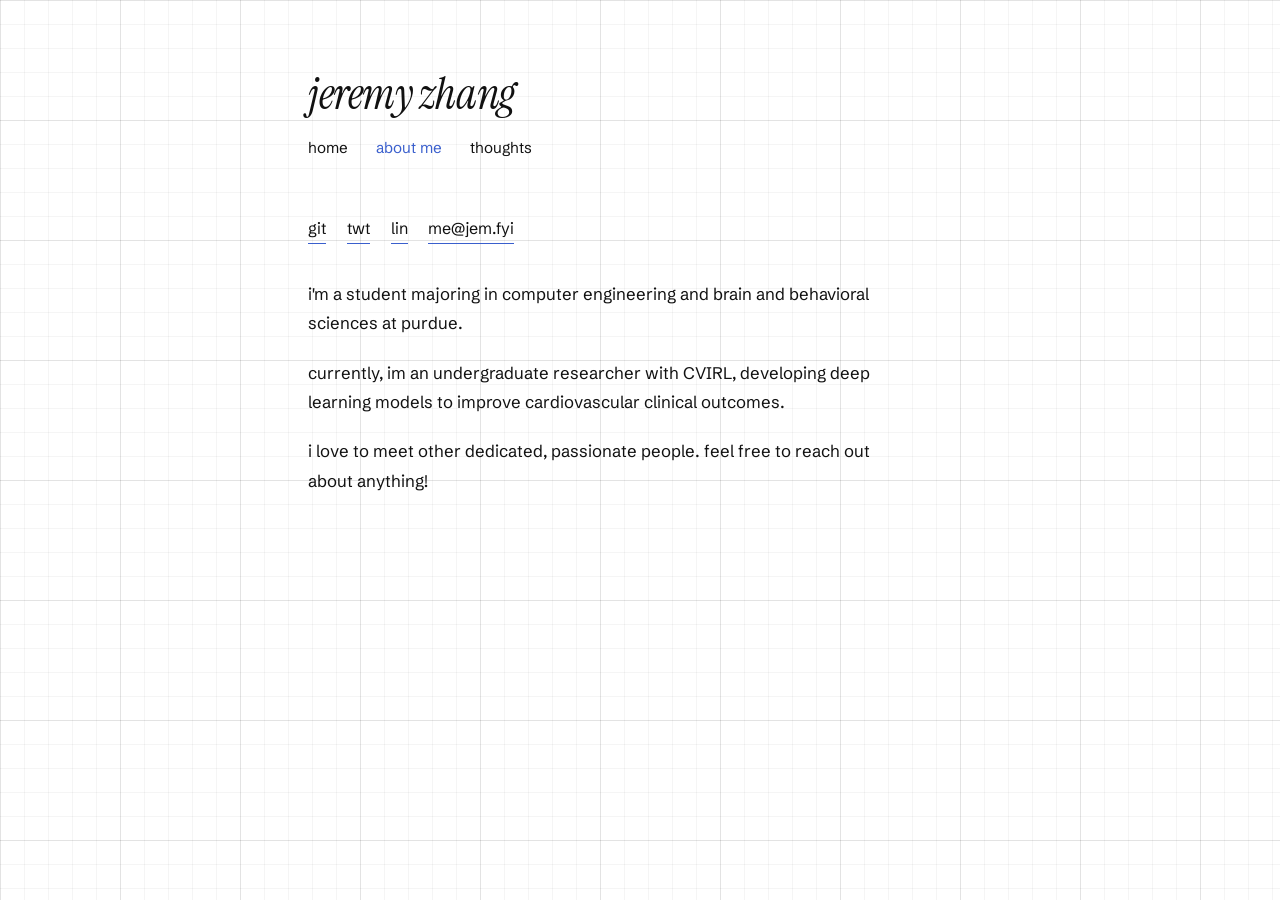
==== about.html @ 563bb637 "version 1.0" ====
<!DOCTYPE html>
<html lang="en">
<head>
  <meta charset="UTF-8" />
  <meta name="viewport" content="width=device-width, initial-scale=1.0" />
  <title>about — jeremy zhang</title>
  <link rel="preconnect" href="https://fonts.googleapis.com">
  <link rel="preconnect" href="https://fonts.gstatic.com" crossorigin>
  <link href="https://fonts.googleapis.com/css2?family=Instrument+Serif:ital@0;1&family=Schibsted+Grotesk:wght@400;500;700&display=swap" rel="stylesheet">
  <link rel="stylesheet" href="styles.css" />
</head>
<body>
  <main class="container">

    <header class="site-header">
      <h1 class="site-name">jeremy zhang</h1>
      <nav class="nav">
        <a href="index.html">home</a>
        <a href="about.html" class="active">about me</a>
        <a href="blog.html">thoughts</a>
      </nav>
    </header>

    <!-- ============================================================
         CONTACTS — edit the URLs and the email below.
         ============================================================ -->
    <p class="about-contacts">
      <a href="https://github.com/jmzhng">git</a>
      <span class="sep"> </span>
      <a href="https://x.com/jemzhng">twt</a>
      <span class="sep"> </span>
      <a href="https://www.linkedin.com/in/zhang-jeremy">lin</a>
      <span class="sep"> </span>
      <a href="mailto:me@jem.fyi">me@jem.fyi</a>
    </p>

    <!-- ============================================================
         ABOUT — edit the long-form bio below. One <p>...</p> per
         paragraph. Add or remove freely.
         ============================================================ -->
    <div class="about-body">
      <p>
        i'm a student majoring in computer engineering and brain and behavioral
        sciences at purdue.
      </p>
      <p>
        currently, im an undergraduate researcher with CVIRL, developing deep learning
        models to improve cardiovascular clinical outcomes.
      </p>
      <p>
        i love to meet other dedicated, passionate people. feel free to reach out about
        anything!
      </p>
    </div>

  </main>
</body>
</html>
---- styles.css ----
/* ============================================================
   Edit these variables to retheme the whole site.
   ============================================================ */
:root {
  --accent: #3a5fcd;          /* bluish accent — selection, links, post titles */
  --accent-soft: #6a85d9;
  --text: #111111;
  --text-soft: #6b6b6b;
  --bg: #ffffff;
  --grid-minor: rgba(0, 0, 0, 0.04);
  --grid-major: rgba(0, 0, 0, 0.075);
  --rule: rgba(0, 0, 0, 0.12);
}

* { box-sizing: border-box; margin: 0; padding: 0; }

html { -webkit-font-smoothing: antialiased; -moz-osx-font-smoothing: grayscale; }

::selection { background: var(--accent); color: #fff; }

body {
  font-family: 'Schibsted Grotesk', -apple-system, BlinkMacSystemFont, 'Segoe UI', sans-serif;
  color: var(--text);
  background-color: var(--bg);
  /* Graph paper: 24px minor grid + 120px major grid, fixed-attached. */
  background-image:
    linear-gradient(to right,  var(--grid-minor) 1px, transparent 1px),
    linear-gradient(to bottom, var(--grid-minor) 1px, transparent 1px),
    linear-gradient(to right,  var(--grid-major) 1px, transparent 1px),
    linear-gradient(to bottom, var(--grid-major) 1px, transparent 1px);
  background-size: 24px 24px, 24px 24px, 120px 120px, 120px 120px;
  background-attachment: fixed;
  min-height: 100vh;
  font-size: 16px;
  line-height: 1.6;
}

.container {
  max-width: 720px;
  margin: 0 auto;
  padding: 4.5rem 1.75rem 6rem;
}

/* ---------- Header ---------- */
.site-header { margin-bottom: 3.5rem; }

.site-name {
  font-family: 'Instrument Serif', Georgia, serif;
  font-style: italic;
  font-weight: 400;
  font-size: 2.75rem;
  letter-spacing: -0.01em;
  line-height: 1;
  margin-bottom: 1.25rem;
}

.nav { display: flex; gap: 1.75rem; }

.nav a {
  color: var(--text);
  text-decoration: none;
  font-size: 0.95rem;
  transition: color 0.15s ease;
}
.nav a:hover,
.nav a.active { color: var(--accent); }

/* ---------- Generic links ---------- */
a { color: var(--accent); text-decoration: none; }
a:hover { text-decoration: underline; }

/* ---------- Home: blurb ---------- */
.blurb {
  font-size: 1.05rem;
  line-height: 1.7;
  max-width: 56ch;
  margin-bottom: 0.75rem;
}

.more-link {
  display: inline-block;
  font-family: 'Instrument Serif', Georgia, serif;
  font-style: italic;
  font-size: 1.35rem;
  color: var(--accent);
  margin-top: 0.5rem;
  letter-spacing: -0.01em;
}
.more-link:hover { text-decoration: none; opacity: 0.75; }

/* ---------- Home: time block ---------- */
.times {
  margin: 3rem 0 3.5rem;
  font-family: 'Schibsted Grotesk', -apple-system, BlinkMacSystemFont, 'Segoe UI', sans-serif;
  font-size: 1.1rem;
  line-height: 1.95;
  color: var(--text-soft);
}
.time-row a {
  color: var(--text-soft);
  text-decoration: none;
  border-bottom: 1px dotted rgba(0,0,0,0.25);
}
.time-row a:hover {
  color: var(--accent);
  border-bottom-color: var(--accent);
}
.time-row .clock {
  color: var(--text);
  font-variant-numeric: tabular-nums;
}

/* ---------- Section labels ---------- */
.section-label {
  font-family: 'Schibsted Grotesk', sans-serif;
  font-size: 0.78rem;
  text-transform: uppercase;
  letter-spacing: 0.12em;
  color: var(--text-soft);
  margin-bottom: 1.25rem;
  margin-top: 3rem;
}

/* ---------- Latest-posts list (home page) ---------- */
.posts-list {
  list-style: none;
  display: flex;
  flex-direction: column;
  gap: 0.7rem;
}
.posts-list li {
  display: grid;
  grid-template-columns: 8.5rem 1fr;
  column-gap: 1.5rem;
  align-items: baseline;
}
.posts-list .date {
  font-family: 'Instrument Serif', Georgia, serif;
  font-style: italic;
  color: var(--text-soft);
  font-size: 1.02rem;
  white-space: nowrap;
}
.posts-list .title {
  color: var(--accent);
  font-size: 1rem;
  text-decoration: none;
}
.posts-list .title:hover { text-decoration: underline; }
.posts-list .empty {
  font-family: 'Instrument Serif', Georgia, serif;
  font-style: italic;
  color: var(--text-soft);
  grid-column: 1 / -1;
}

/* ---------- About page ---------- */
.about-contacts {
  margin-bottom: 2.25rem;
  font-size: 1rem;
  color: var(--text-soft);
  display: flex;
  flex-wrap: wrap;
  align-items: center;
}
.about-contacts a {
  color: var(--text);
  text-decoration: none;
  border-bottom: 1.5px solid var(--accent);
  padding-bottom: 1px;
}
.about-contacts a:hover { color: var(--accent); }
.about-contacts .sep {
  margin: 0 0.65rem;
  color: rgba(0,0,0,0.25);
  user-select: none;
}

.about-body p {
  margin-bottom: 1.25rem;
  font-size: 1.05rem;
  line-height: 1.75;
  max-width: 60ch;
}

/* ---------- Thoughts archive ---------- */
.archive-title {
  font-size: 2.5rem;
  font-weight: 700;
  margin-bottom: 1.5rem;
  letter-spacing: -0.02em;
  line-height: 1.05;
}

.year-label {
  font-size: 0.95rem;
  font-weight: 700;
  color: rgba(0,0,0,0.32);
  margin-top: 2.75rem;
  margin-bottom: 1.1rem;
}
.year-label:first-of-type { margin-top: 0.5rem; }

.archive-list {
  list-style: none;
  display: flex;
  flex-direction: column;
  gap: 0.95rem;
}
.archive-list a {
  color: var(--text);
  font-weight: 700;
  font-size: 1.15rem;
  text-decoration: none;
  transition: color 0.15s ease;
}
.archive-list a:hover { color: var(--accent); }

.empty-state {
  font-family: 'Instrument Serif', Georgia, serif;
  font-style: italic;
  color: var(--text-soft);
  font-size: 1.05rem;
}

/* ---------- Single post page ---------- */
.post { max-width: 65ch; }

.post-title {
  font-size: 2.2rem;
  font-weight: 700;
  letter-spacing: -0.02em;
  line-height: 1.15;
  margin-bottom: 0.6rem;
}
.post-meta {
  font-family: 'Instrument Serif', Georgia, serif;
  font-style: italic;
  color: var(--text-soft);
  font-size: 1.02rem;
  margin-bottom: 2.25rem;
}
.post-body { font-size: 1.05rem; line-height: 1.75; }
.post-body p { margin-bottom: 1.2rem; }
.post-body h3 {
  font-size: 1.3rem;
  font-weight: 700;
  letter-spacing: -0.01em;
  margin-top: 2rem;
  margin-bottom: 0.75rem;
}
.post-body h4 {
  font-size: 1.08rem;
  font-weight: 700;
  margin-top: 1.5rem;
  margin-bottom: 0.5rem;
}
.post-body a { color: var(--accent); text-decoration: underline; text-decoration-thickness: 1px; text-underline-offset: 3px; }
.post-body ul, .post-body ol { margin: 0 0 1.2rem 1.4rem; }
.post-body li { margin-bottom: 0.35rem; }
.post-body blockquote {
  border-left: 3px solid var(--accent);
  padding: 0.2rem 0 0.2rem 1.05rem;
  margin: 1.4rem 0;
  font-family: 'Instrument Serif', Georgia, serif;
  font-style: italic;
  font-size: 1.1rem;
  color: var(--text-soft);
}
.post-body code {
  font-family: ui-monospace, 'SF Mono', Menlo, Consolas, monospace;
  font-size: 0.92em;
  background: rgba(58, 95, 205, 0.08);
  padding: 0.12em 0.35em;
  border-radius: 3px;
}
.post-body pre {
  font-family: ui-monospace, 'SF Mono', Menlo, Consolas, monospace;
  font-size: 0.88rem;
  background: rgba(0, 0, 0, 0.04);
  padding: 1rem 1.1rem;
  border-radius: 4px;
  overflow-x: auto;
  margin: 1.3rem 0;
  line-height: 1.55;
}
.post-body pre code { background: none; padding: 0; }
.post-body img { max-width: 100%; height: auto; display: block; margin: 1.4rem 0; border-radius: 4px; }
.post-body hr { border: none; border-top: 1px solid var(--rule); margin: 2.25rem 0; }

/* ---------- Responsive ---------- */
@media (max-width: 540px) {
  .container { padding: 3rem 1.25rem 5rem; }
  .site-name { font-size: 2.25rem; }
  .archive-title { font-size: 2rem; }
  .post-title { font-size: 1.75rem; }
  .posts-list li {
    grid-template-columns: 6.5rem 1fr;
    column-gap: 1rem;
  }
  .posts-list .date { font-size: 0.95rem; }
}
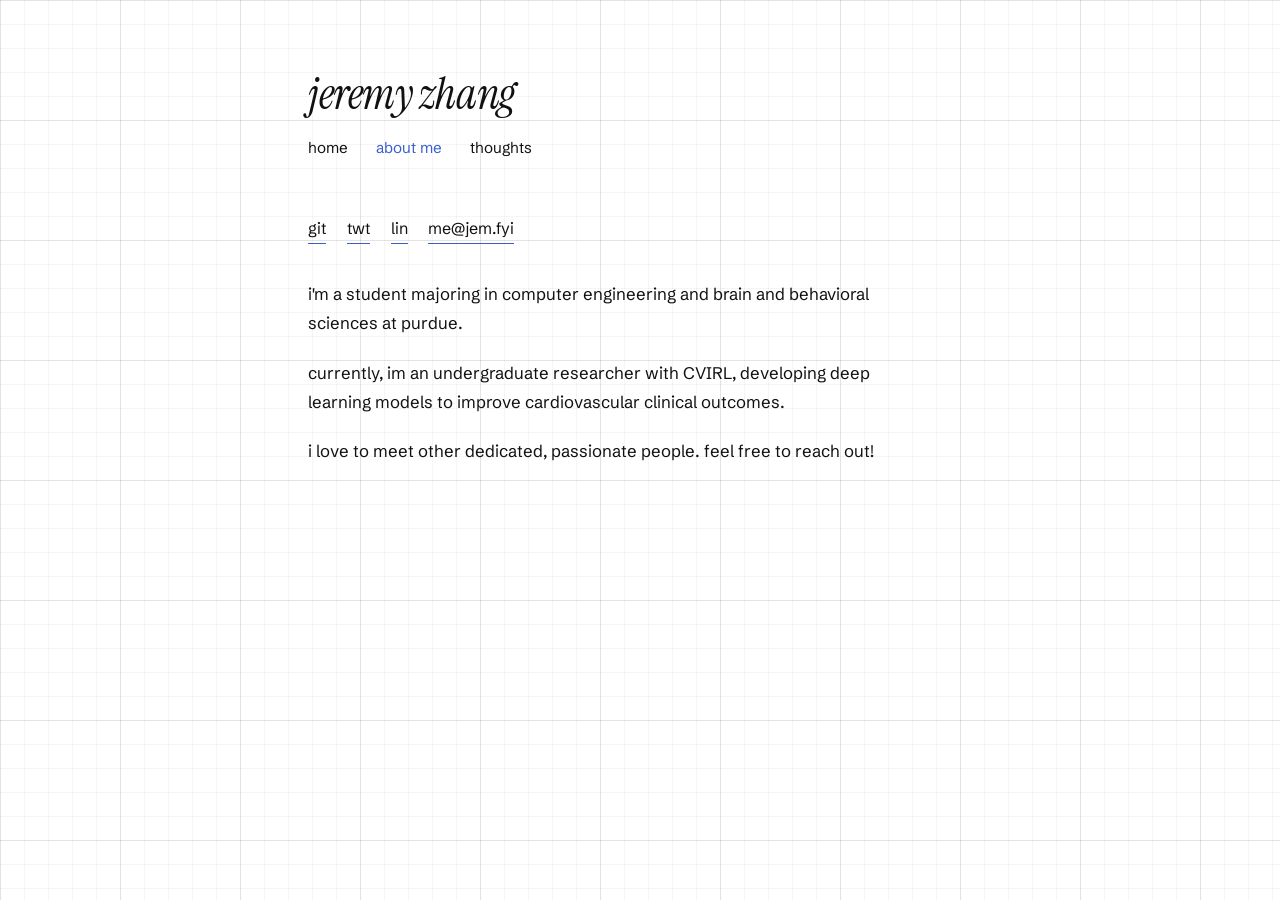
==== commit 3465dab5: "small changes" ====
--- a/about.html
+++ b/about.html
@@ -48,8 +48,7 @@
         models to improve cardiovascular clinical outcomes.
       </p>
       <p>
-        i love to meet other dedicated, passionate people. feel free to reach out about
-        anything!
+        i love to meet other dedicated, passionate people. feel free to reach out!
       </p>
     </div>
 
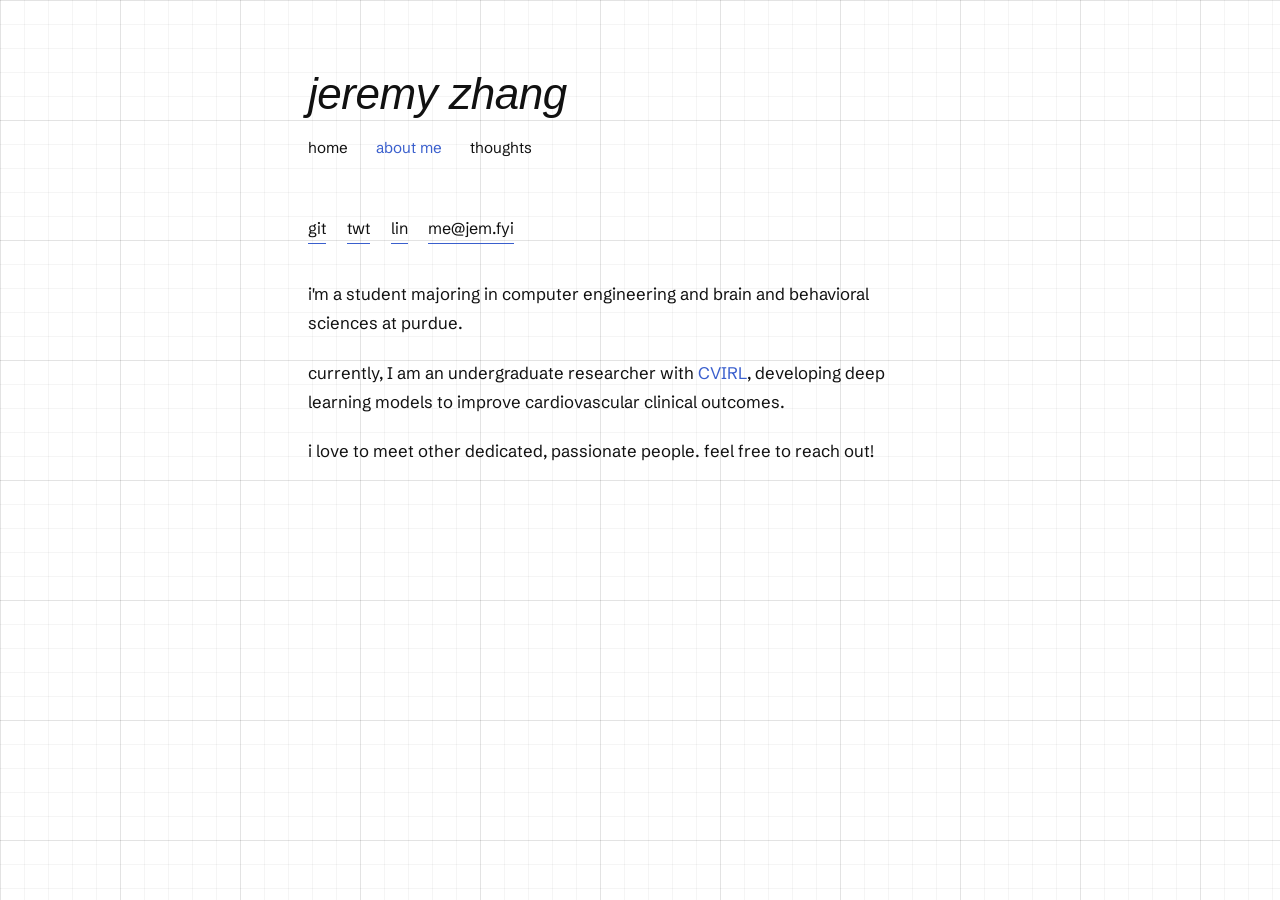
==== commit 62158126: "new" ====
--- a/about.html
+++ b/about.html
@@ -44,8 +44,9 @@
         sciences at purdue.
       </p>
       <p>
-        currently, im an undergraduate researcher with CVIRL, developing deep learning
-        models to improve cardiovascular clinical outcomes.
+        currently, I am an undergraduate researcher with 
+        <a href="https://engineering.purdue.edu/cvirl" target="_blank">CVIRL</a>, 
+        developing deep learning models to improve cardiovascular clinical outcomes.
       </p>
       <p>
         i love to meet other dedicated, passionate people. feel free to reach out!
--- a/styles.css
+++ b/styles.css
@@ -45,7 +45,7 @@
 .site-header { margin-bottom: 3.5rem; }
 
 .site-name {
-  font-family: 'Instrument Serif', Georgia, serif;
+  font-family: 'Schibsted Grotesk', sans-serif;
   font-style: italic;
   font-weight: 400;
   font-size: 2.75rem;
@@ -79,7 +79,7 @@
 
 .more-link {
   display: inline-block;
-  font-family: 'Instrument Serif', Georgia, serif;
+  font-family: 'Schibsted Grotesk', sans-serif;
   font-style: italic;
   font-size: 1.35rem;
   color: var(--accent);
@@ -91,7 +91,7 @@
 /* ---------- Home: time block ---------- */
 .times {
   margin: 3rem 0 3.5rem;
-  font-family: 'Schibsted Grotesk', -apple-system, BlinkMacSystemFont, 'Segoe UI', sans-serif;
+  font-family: 'Schibsted Grotesk', sans-serif;
   font-size: 1.1rem;
   line-height: 1.95;
   color: var(--text-soft);
@@ -135,8 +135,7 @@
   align-items: baseline;
 }
 .posts-list .date {
-  font-family: 'Instrument Serif', Georgia, serif;
-  font-style: italic;
+  font-family: 'Schibsted Grotesk', sans-serif;
   color: var(--text-soft);
   font-size: 1.02rem;
   white-space: nowrap;
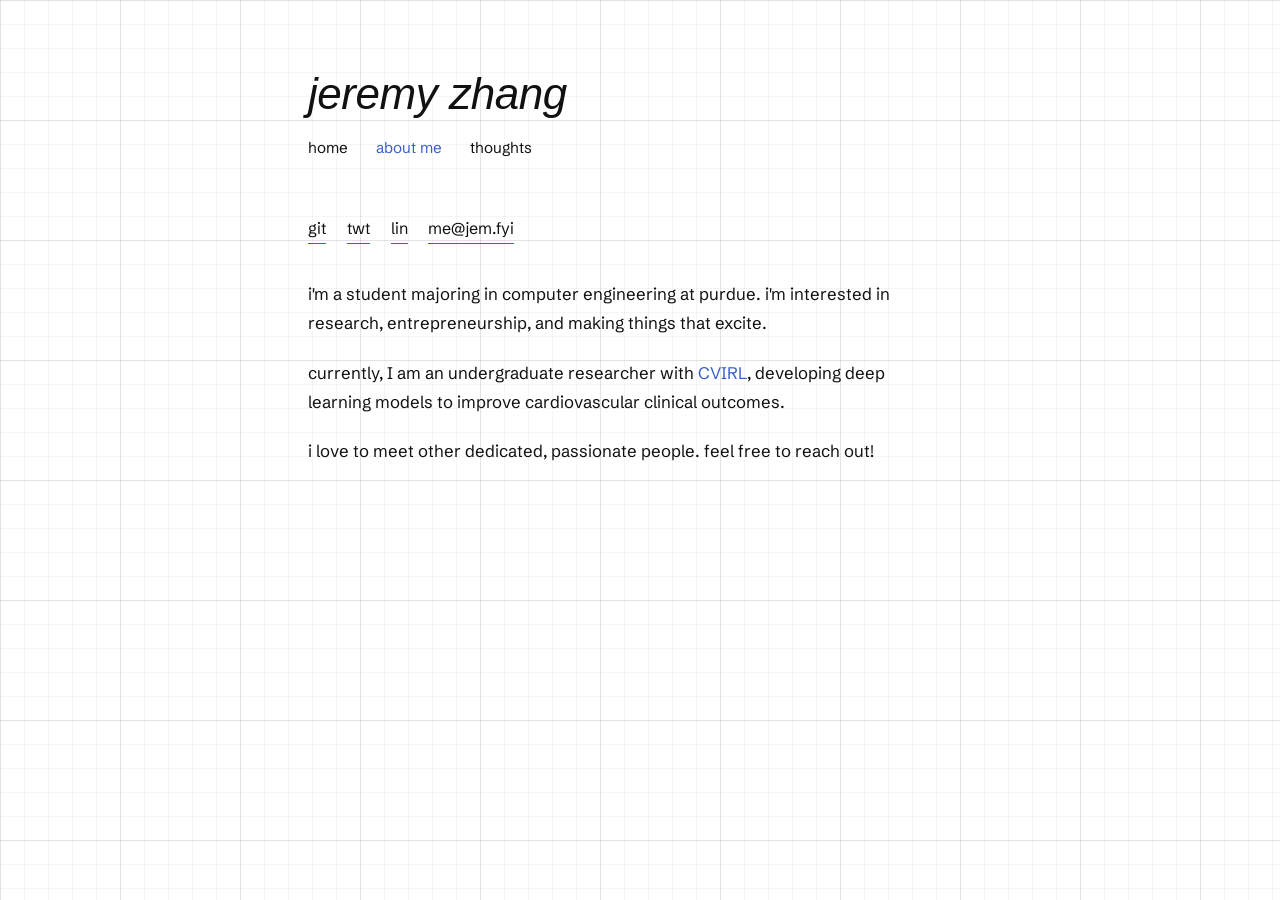
==== commit c1c1e4a7: "remove bbs" ====
--- a/about.html
+++ b/about.html
@@ -40,8 +40,8 @@
          ============================================================ -->
     <div class="about-body">
       <p>
-        i'm a student majoring in computer engineering and brain and behavioral
-        sciences at purdue.
+        i'm a student majoring in computer engineering at purdue. i'm interested in research, entrepreneurship,
+        and making things that excite.
       </p>
       <p>
         currently, I am an undergraduate researcher with 
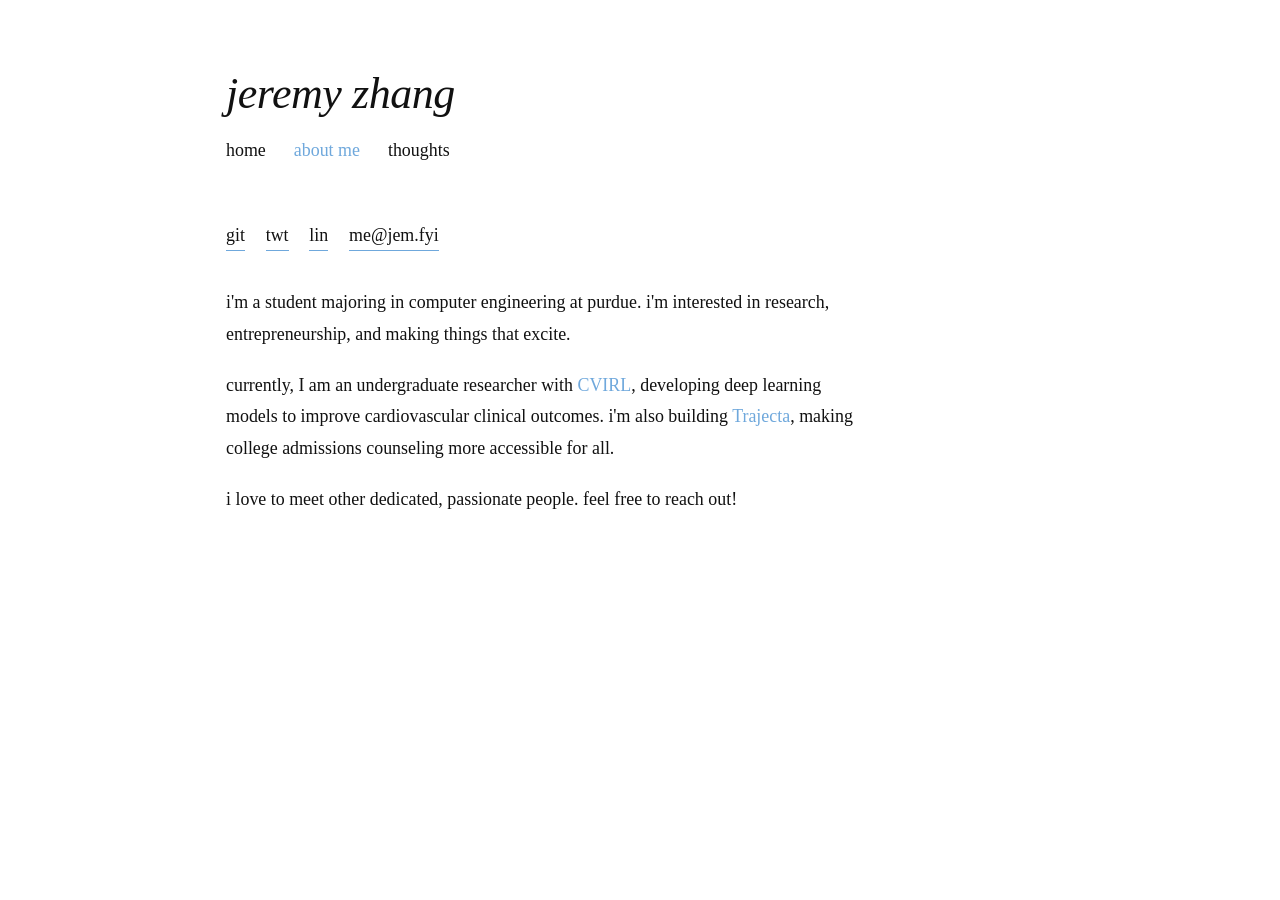
==== commit efee64a6: "styling changes" ====
--- a/about.html
+++ b/about.html
@@ -47,6 +47,8 @@
         currently, I am an undergraduate researcher with 
         <a href="https://engineering.purdue.edu/cvirl" target="_blank">CVIRL</a>, 
         developing deep learning models to improve cardiovascular clinical outcomes.
+        i'm also building <a href="https://trajecta.me" target="_blank">Trajecta</a>, 
+        making college admissions counseling more accessible for all.
       </p>
       <p>
         i love to meet other dedicated, passionate people. feel free to reach out!
--- a/styles.css
+++ b/styles.css
@@ -2,14 +2,13 @@
    Edit these variables to retheme the whole site.
    ============================================================ */
 :root {
-  --accent: #3a5fcd;          /* bluish accent — selection, links, post titles */
-  --accent-soft: #6a85d9;
+  --accent: #6fa8dc;          /* light blue highlight — selection, links, post titles */
+  --accent-soft: #9fc5e8;
   --text: #111111;
   --text-soft: #6b6b6b;
   --bg: #ffffff;
-  --grid-minor: rgba(0, 0, 0, 0.04);
-  --grid-major: rgba(0, 0, 0, 0.075);
   --rule: rgba(0, 0, 0, 0.12);
+  --serif: Georgia, "Times New Roman", Times, serif;
 }
 
 * { box-sizing: border-box; margin: 0; padding: 0; }
@@ -19,33 +18,25 @@
 ::selection { background: var(--accent); color: #fff; }
 
 body {
-  font-family: 'Schibsted Grotesk', -apple-system, BlinkMacSystemFont, 'Segoe UI', sans-serif;
+  font-family: var(--serif);
   color: var(--text);
   background-color: var(--bg);
-  /* Graph paper: 24px minor grid + 120px major grid, fixed-attached. */
-  background-image:
-    linear-gradient(to right,  var(--grid-minor) 1px, transparent 1px),
-    linear-gradient(to bottom, var(--grid-minor) 1px, transparent 1px),
-    linear-gradient(to right,  var(--grid-major) 1px, transparent 1px),
-    linear-gradient(to bottom, var(--grid-major) 1px, transparent 1px);
-  background-size: 24px 24px, 24px 24px, 120px 120px, 120px 120px;
-  background-attachment: fixed;
   min-height: 100vh;
-  font-size: 16px;
+  font-size: 18px;
   line-height: 1.6;
 }
 
 .container {
-  max-width: 720px;
+  max-width: 900px;
   margin: 0 auto;
-  padding: 4.5rem 1.75rem 6rem;
+  padding: 4.5rem 2.25rem 6rem;
 }
 
 /* ---------- Header ---------- */
 .site-header { margin-bottom: 3.5rem; }
 
 .site-name {
-  font-family: 'Schibsted Grotesk', sans-serif;
+  font-family: var(--serif);
   font-style: italic;
   font-weight: 400;
   font-size: 2.75rem;
@@ -53,13 +44,21 @@
   line-height: 1;
   margin-bottom: 1.25rem;
 }
+.site-name a {
+  color: var(--text);
+  text-decoration: none;
+}
+.site-name a:hover {
+  color: var(--text);
+  text-decoration: none;
+}
 
 .nav { display: flex; gap: 1.75rem; }
 
 .nav a {
   color: var(--text);
   text-decoration: none;
-  font-size: 0.95rem;
+  font-size: 1.12rem;
   transition: color 0.15s ease;
 }
 .nav a:hover,
@@ -71,48 +70,25 @@
 
 /* ---------- Home: blurb ---------- */
 .blurb {
-  font-size: 1.05rem;
+  font-size: 1.12rem;
   line-height: 1.7;
-  max-width: 56ch;
+  max-width: 72ch;
   margin-bottom: 0.75rem;
 }
 
 .more-link {
-  display: inline-block;
-  font-family: 'Schibsted Grotesk', sans-serif;
+  display: inline;
+  font-family: var(--serif);
   font-style: italic;
   font-size: 1.35rem;
   color: var(--accent);
-  margin-top: 0.5rem;
   letter-spacing: -0.01em;
 }
 .more-link:hover { text-decoration: none; opacity: 0.75; }
-
-/* ---------- Home: time block ---------- */
-.times {
-  margin: 3rem 0 3.5rem;
-  font-family: 'Schibsted Grotesk', sans-serif;
-  font-size: 1.1rem;
-  line-height: 1.95;
-  color: var(--text-soft);
-}
-.time-row a {
-  color: var(--text-soft);
-  text-decoration: none;
-  border-bottom: 1px dotted rgba(0,0,0,0.25);
-}
-.time-row a:hover {
-  color: var(--accent);
-  border-bottom-color: var(--accent);
-}
-.time-row .clock {
-  color: var(--text);
-  font-variant-numeric: tabular-nums;
-}
 
 /* ---------- Section labels ---------- */
 .section-label {
-  font-family: 'Schibsted Grotesk', sans-serif;
+  font-family: var(--serif);
   font-size: 0.78rem;
   text-transform: uppercase;
   letter-spacing: 0.12em;
@@ -135,7 +111,7 @@
   align-items: baseline;
 }
 .posts-list .date {
-  font-family: 'Schibsted Grotesk', sans-serif;
+  font-family: var(--serif);
   color: var(--text-soft);
   font-size: 1.02rem;
   white-space: nowrap;
@@ -147,7 +123,7 @@
 }
 .posts-list .title:hover { text-decoration: underline; }
 .posts-list .empty {
-  font-family: 'Instrument Serif', Georgia, serif;
+  font-family: var(--serif);
   font-style: italic;
   color: var(--text-soft);
   grid-column: 1 / -1;
@@ -156,7 +132,7 @@
 /* ---------- About page ---------- */
 .about-contacts {
   margin-bottom: 2.25rem;
-  font-size: 1rem;
+  font-size: 1.12rem;
   color: var(--text-soft);
   display: flex;
   flex-wrap: wrap;
@@ -177,14 +153,14 @@
 
 .about-body p {
   margin-bottom: 1.25rem;
-  font-size: 1.05rem;
+  font-size: 1.12rem;
   line-height: 1.75;
-  max-width: 60ch;
+  max-width: 72ch;
 }
 
 /* ---------- Thoughts archive ---------- */
 .archive-title {
-  font-size: 2.5rem;
+  font-size: 1.8rem;
   font-weight: 700;
   margin-bottom: 1.5rem;
   letter-spacing: -0.02em;
@@ -216,30 +192,30 @@
 .archive-list a:hover { color: var(--accent); }
 
 .empty-state {
-  font-family: 'Instrument Serif', Georgia, serif;
+  font-family: var(--serif);
   font-style: italic;
   color: var(--text-soft);
   font-size: 1.05rem;
 }
 
 /* ---------- Single post page ---------- */
-.post { max-width: 65ch; }
+.post { max-width: 74ch; }
 
 .post-title {
-  font-size: 2.2rem;
+  font-size: 1.8rem;
   font-weight: 700;
   letter-spacing: -0.02em;
   line-height: 1.15;
   margin-bottom: 0.6rem;
 }
 .post-meta {
-  font-family: 'Instrument Serif', Georgia, serif;
+  font-family: var(--serif);
   font-style: italic;
   color: var(--text-soft);
   font-size: 1.02rem;
   margin-bottom: 2.25rem;
 }
-.post-body { font-size: 1.05rem; line-height: 1.75; }
+.post-body { font-size: 1.12rem; line-height: 1.75; }
 .post-body p { margin-bottom: 1.2rem; }
 .post-body h3 {
   font-size: 1.3rem;
@@ -261,7 +237,7 @@
   border-left: 3px solid var(--accent);
   padding: 0.2rem 0 0.2rem 1.05rem;
   margin: 1.4rem 0;
-  font-family: 'Instrument Serif', Georgia, serif;
+  font-family: var(--serif);
   font-style: italic;
   font-size: 1.1rem;
   color: var(--text-soft);
@@ -269,7 +245,7 @@
 .post-body code {
   font-family: ui-monospace, 'SF Mono', Menlo, Consolas, monospace;
   font-size: 0.92em;
-  background: rgba(58, 95, 205, 0.08);
+  background: rgba(111, 168, 220, 0.14);
   padding: 0.12em 0.35em;
   border-radius: 3px;
 }
@@ -291,8 +267,8 @@
 @media (max-width: 540px) {
   .container { padding: 3rem 1.25rem 5rem; }
   .site-name { font-size: 2.25rem; }
-  .archive-title { font-size: 2rem; }
-  .post-title { font-size: 1.75rem; }
+  .archive-title,
+  .post-title { font-size: 1.6rem; }
   .posts-list li {
     grid-template-columns: 6.5rem 1fr;
     column-gap: 1rem;
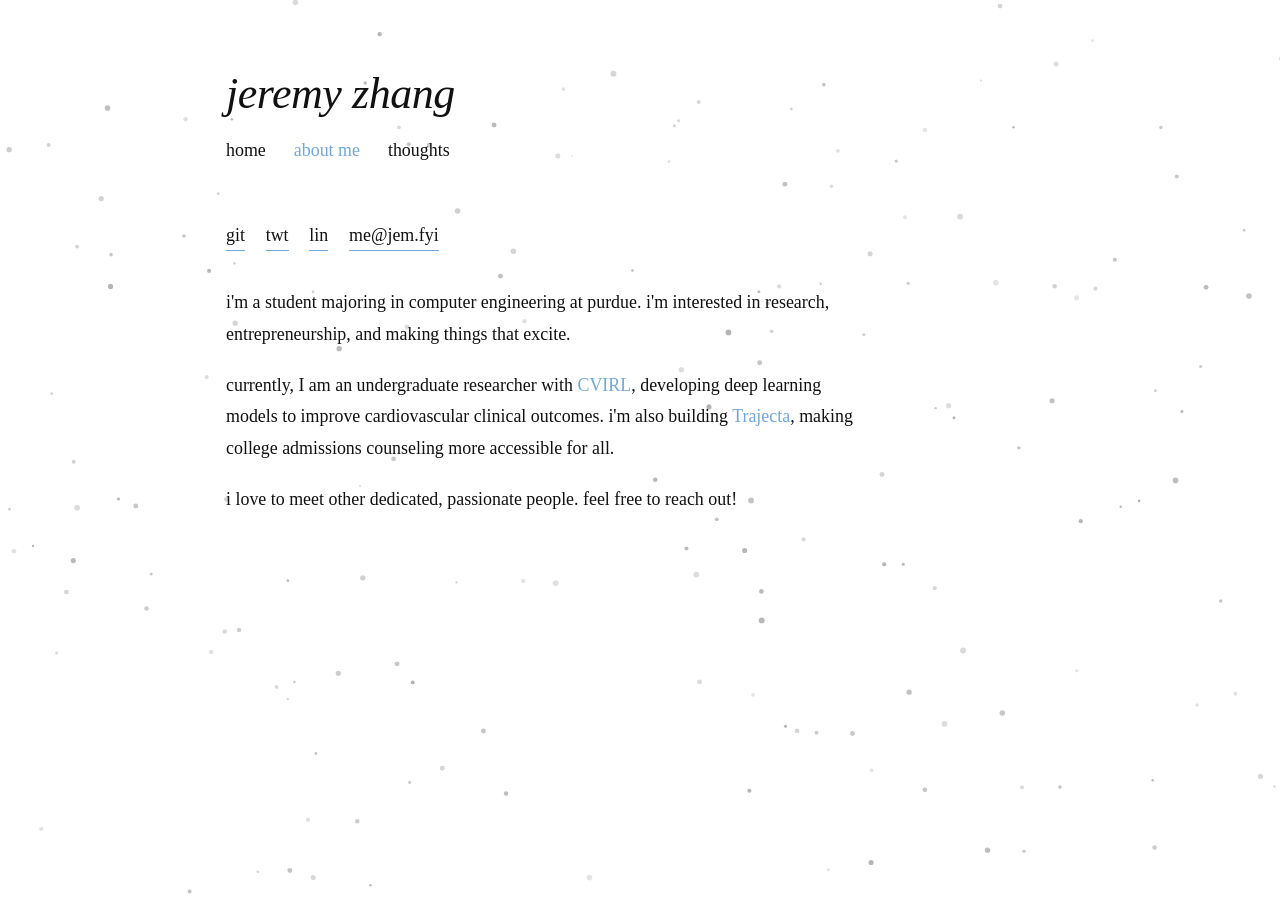
==== commit e93da79b: "Add full-screen animated particle background Render ~175 small black particles (1-3px, low opacity) " ====
--- a/about.html
+++ b/about.html
@@ -56,5 +56,7 @@
     </div>
 
   </main>
+
+  <script src="particles.js"></script>
 </body>
 </html>
